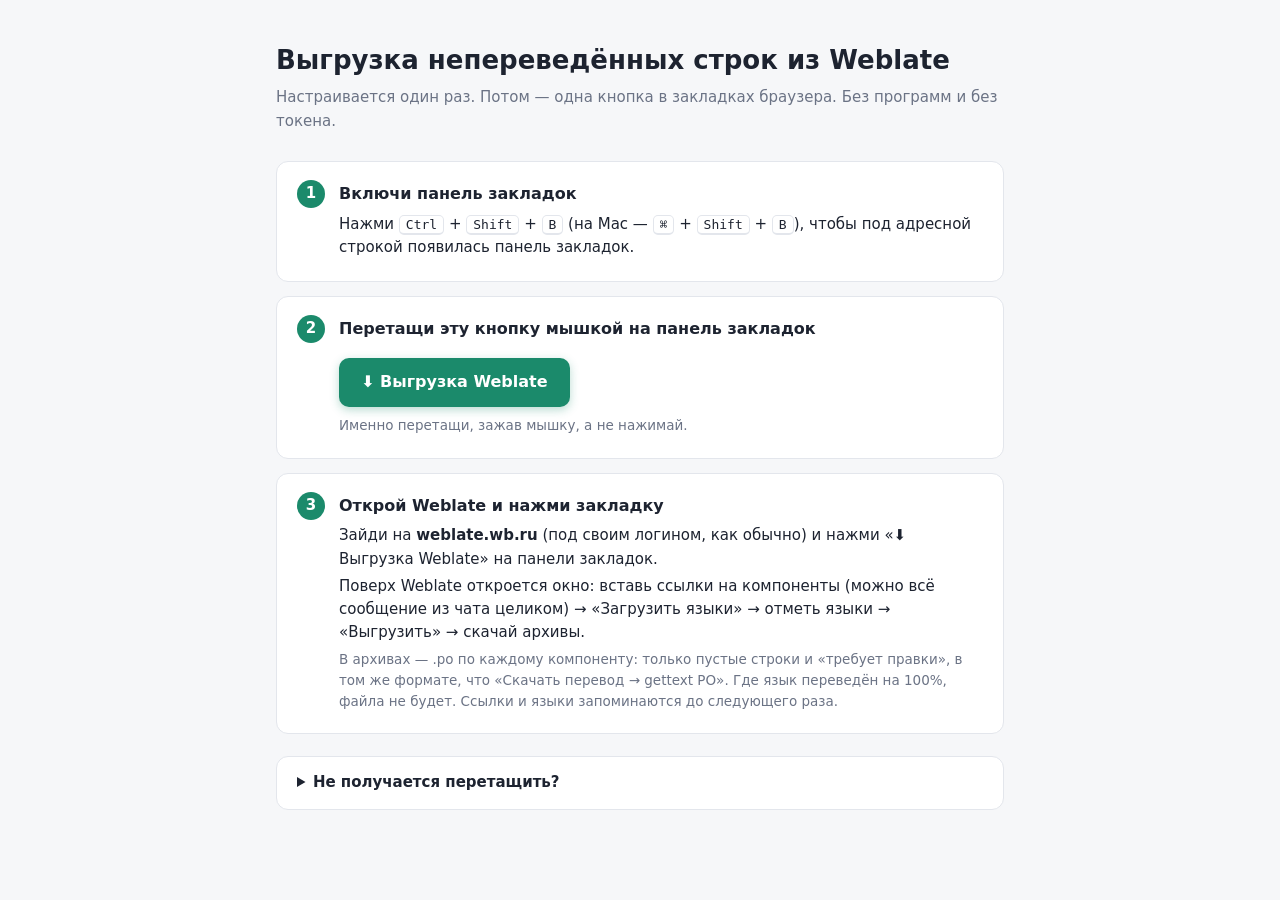
==== bookmarklet/index.template.html @ a9389dfd "Add index.html bookmarklet for one-click Weblate export A bookmarklet that runs on weblate.wb.ru usi" ====
<!doctype html>
<html lang="ru">
<head>
<meta charset="utf-8">
<meta name="viewport" content="width=device-width, initial-scale=1">
<title>Выгрузка из Weblate</title>
<!-- Сгенерировано bookmarklet/build.py из bookmarklet/index.template.html — правь шаблон, не этот файл. -->
<style>
  :root { --bg:#f6f7f9; --card:#fff; --text:#1d2330; --muted:#6b7385; --line:#e3e6ec; --accent:#1b8a6b; --accent-2:#e8f5f0; }
  * { box-sizing:border-box; }
  body { margin:0; background:var(--bg); color:var(--text); font:15px/1.55 system-ui,-apple-system,"Segoe UI",Roboto,sans-serif; }
  main { max-width:760px; margin:0 auto; padding:40px 16px 64px; }
  h1 { font-size:26px; margin:0 0 6px; }
  .sub { color:var(--muted); margin:0 0 28px; }
  .step { background:var(--card); border:1px solid var(--line); border-radius:12px; padding:18px 20px; margin-bottom:14px; display:flex; gap:14px; }
  .num { flex:none; width:28px; height:28px; border-radius:50%; background:var(--accent); color:#fff; display:grid; place-items:center; font-weight:700; }
  .step h2 { font-size:16px; margin:2px 0 6px; }
  .step p { margin:4px 0; }
  kbd { background:#fff; border:1px solid var(--line); border-bottom-width:2px; border-radius:5px; padding:1px 6px; font:13px ui-monospace,Consolas,monospace; }
  .bm { display:inline-block; margin:10px 0 4px; padding:12px 22px; border-radius:10px; background:var(--accent); color:#fff; font-weight:700;
        font-size:16px; text-decoration:none; cursor:grab; box-shadow:0 3px 10px rgba(27,138,107,.3); }
  .bm:active { cursor:grabbing; }
  .muted { color:var(--muted); font-size:13.5px; }
  .note { margin-top:10px; padding:10px 12px; border-radius:8px; background:var(--accent-2); color:#135e49; font-size:14px; display:none; }
  details { background:var(--card); border:1px solid var(--line); border-radius:12px; padding:14px 20px; margin-top:22px; }
  summary { cursor:pointer; font-weight:600; }
  button { font:inherit; border:0; border-radius:8px; padding:8px 16px; cursor:pointer; background:var(--accent); color:#fff; font-weight:600; }
  ol { padding-left:20px; } li { margin:4px 0; }
</style>
</head>
<body>
<main>
  <h1>Выгрузка непереведённых строк из Weblate</h1>
  <p class="sub">Настраивается один раз. Потом — одна кнопка в закладках браузера. Без программ и без токена.</p>

  <div class="step"><div class="num">1</div><div>
    <h2>Включи панель закладок</h2>
    <p>Нажми <kbd>Ctrl</kbd> + <kbd>Shift</kbd> + <kbd>B</kbd> (на Mac — <kbd>⌘</kbd> + <kbd>Shift</kbd> + <kbd>B</kbd>), чтобы под адресной строкой появилась панель закладок.</p>
  </div></div>

  <div class="step"><div class="num">2</div><div>
    <h2>Перетащи эту кнопку мышкой на панель закладок</h2>
    <a class="bm" id="bm" href="{{BOOKMARKLET}}">⬇ Выгрузка Weblate</a>
    <p class="muted">Именно перетащи, зажав мышку, а не нажимай.</p>
    <div class="note" id="note">Эту кнопку нужно не нажать, а <b>перетащить</b> на панель закладок. Потом нажимай её уже на странице Weblate.</div>
  </div></div>

  <div class="step"><div class="num">3</div><div>
    <h2>Открой Weblate и нажми закладку</h2>
    <p>Зайди на <b>weblate.wb.ru</b> (под своим логином, как обычно) и нажми «⬇ Выгрузка Weblate» на панели закладок.</p>
    <p>Поверх Weblate откроется окно: вставь ссылки на компоненты (можно всё сообщение из чата целиком) → «Загрузить языки» → отметь языки → «Выгрузить» → скачай архивы.</p>
    <p class="muted">В архивах — .po по каждому компоненту: только пустые строки и «требует правки», в том же формате, что «Скачать перевод → gettext PO». Где язык переведён на 100%, файла не будет. Ссылки и языки запоминаются до следующего раза.</p>
  </div></div>

  <details>
    <summary>Не получается перетащить?</summary>
    <ol>
      <li>Нажми кнопку ниже — код закладки скопируется.</li>
      <li>Нажми <kbd>Ctrl</kbd> + <kbd>D</kbd> (добавить закладку) → «Ещё» / «Изменить».</li>
      <li>Название: <b>Выгрузка Weblate</b>. В поле «URL» / «Адрес» удали всё и вставь скопированное (<kbd>Ctrl</kbd> + <kbd>V</kbd>). Сохрани.</li>
    </ol>
    <button id="copy">Скопировать код закладки</button> <span class="muted" id="copied"></span>
  </details>
</main>
<script>
  var bm = document.getElementById('bm');
  bm.addEventListener('click', function (e) {
    e.preventDefault();
    document.getElementById('note').style.display = 'block';
  });
  document.getElementById('copy').addEventListener('click', function () {
    var done = function () { document.getElementById('copied').textContent = 'Скопировано ✓'; };
    if (navigator.clipboard) navigator.clipboard.writeText(bm.href).then(done, fallback); else fallback();
    function fallback() {
      var t = document.createElement('textarea'); t.value = bm.href; document.body.appendChild(t);
      t.select(); document.execCommand('copy'); t.remove(); done();
    }
  });
</script>
</body>
</html>
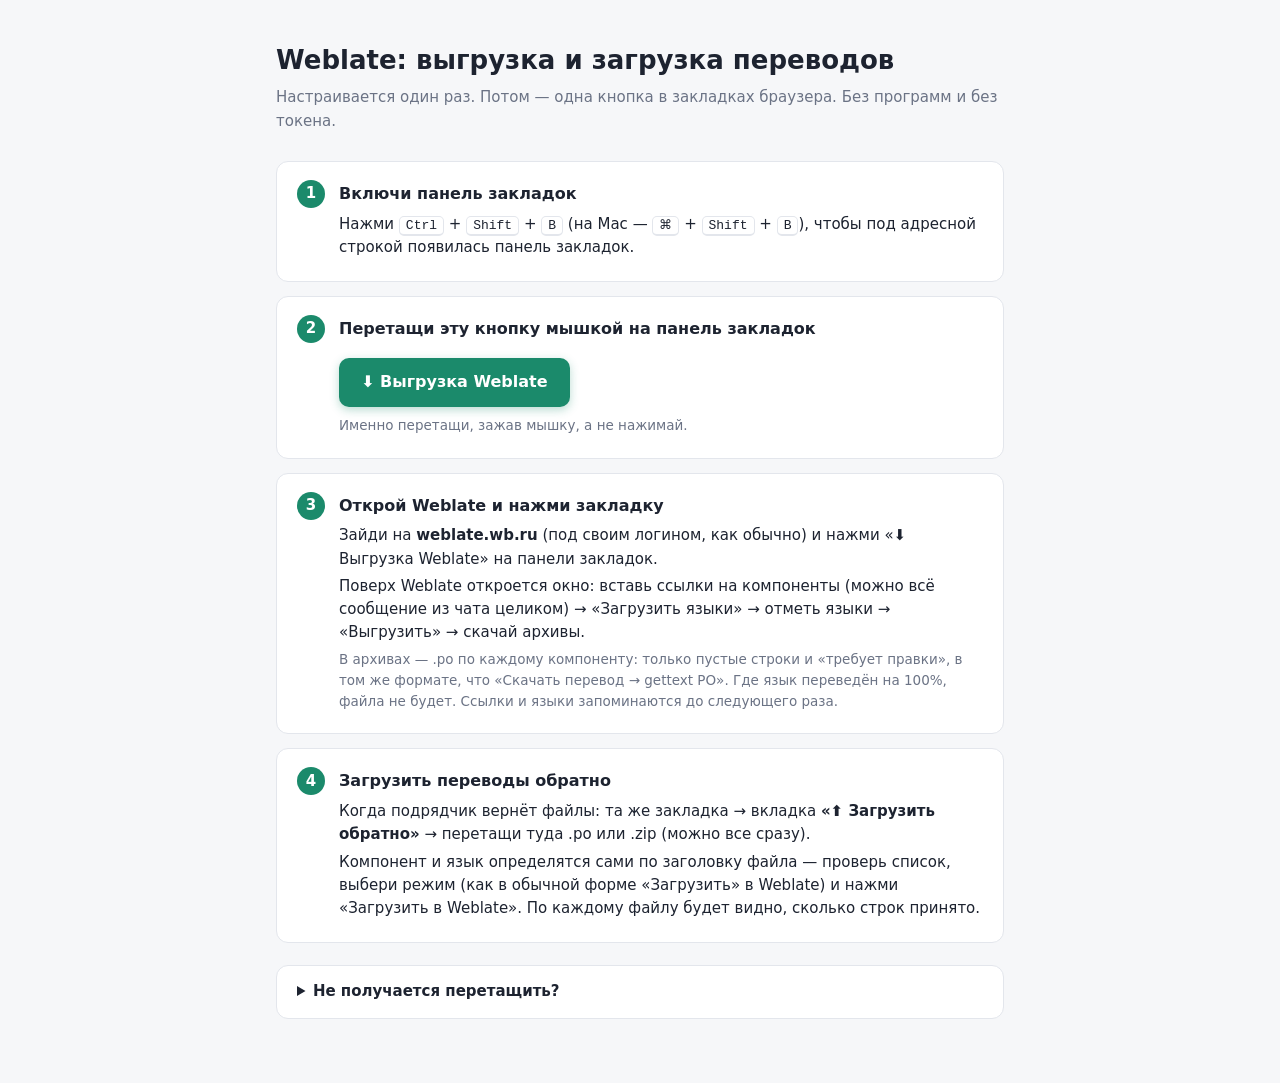
==== commit 22ad4f4d: "Bookmarklet: upload translated .po files back to Weblate New "Загрузить обратно" tab: drop any numbe" ====
--- a/bookmarklet/index.template.html
+++ b/bookmarklet/index.template.html
@@ -30,7 +30,7 @@
 </head>
 <body>
 <main>
-  <h1>Выгрузка непереведённых строк из Weblate</h1>
+  <h1>Weblate: выгрузка и загрузка переводов</h1>
   <p class="sub">Настраивается один раз. Потом — одна кнопка в закладках браузера. Без программ и без токена.</p>
 
   <div class="step"><div class="num">1</div><div>
@@ -50,6 +50,12 @@
     <p>Зайди на <b>weblate.wb.ru</b> (под своим логином, как обычно) и нажми «⬇ Выгрузка Weblate» на панели закладок.</p>
     <p>Поверх Weblate откроется окно: вставь ссылки на компоненты (можно всё сообщение из чата целиком) → «Загрузить языки» → отметь языки → «Выгрузить» → скачай архивы.</p>
     <p class="muted">В архивах — .po по каждому компоненту: только пустые строки и «требует правки», в том же формате, что «Скачать перевод → gettext PO». Где язык переведён на 100%, файла не будет. Ссылки и языки запоминаются до следующего раза.</p>
+  </div></div>
+
+  <div class="step"><div class="num">4</div><div>
+    <h2>Загрузить переводы обратно</h2>
+    <p>Когда подрядчик вернёт файлы: та же закладка → вкладка <b>«⬆ Загрузить обратно»</b> → перетащи туда .po или .zip (можно все сразу).</p>
+    <p>Компонент и язык определятся сами по заголовку файла — проверь список, выбери режим (как в обычной форме «Загрузить» в Weblate) и нажми «Загрузить в Weblate». По каждому файлу будет видно, сколько строк принято.</p>
   </div></div>
 
   <details>
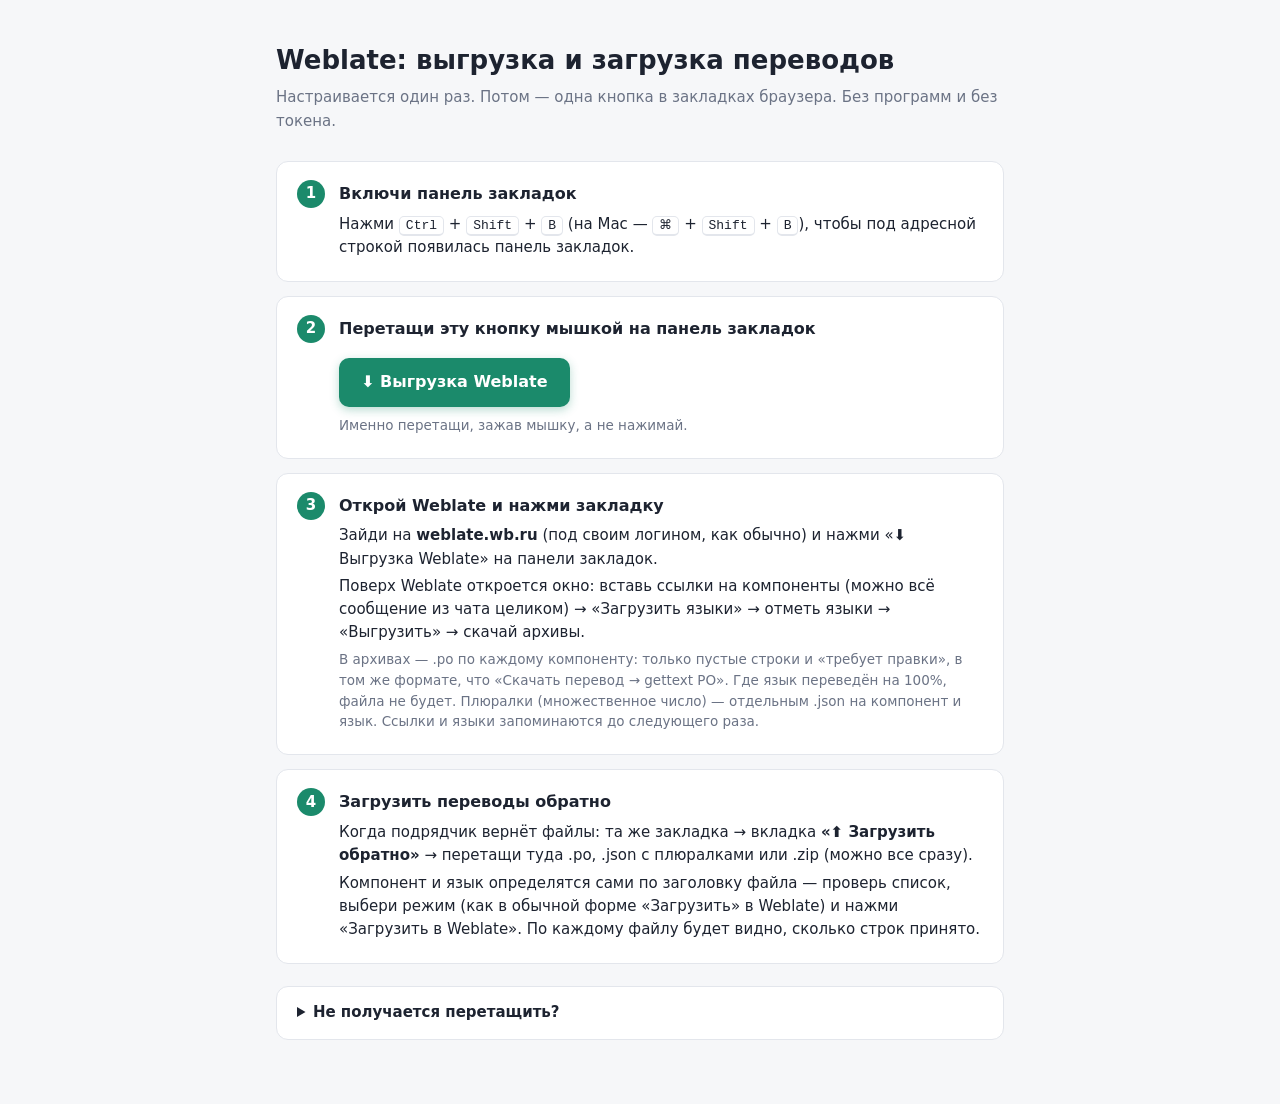
==== commit a0ebe707: "Export plurals as i18next JSON; accept JSON on upload Untranslated plural strings are fetched via th" ====
--- a/bookmarklet/index.template.html
+++ b/bookmarklet/index.template.html
@@ -49,12 +49,12 @@
     <h2>Открой Weblate и нажми закладку</h2>
     <p>Зайди на <b>weblate.wb.ru</b> (под своим логином, как обычно) и нажми «⬇ Выгрузка Weblate» на панели закладок.</p>
     <p>Поверх Weblate откроется окно: вставь ссылки на компоненты (можно всё сообщение из чата целиком) → «Загрузить языки» → отметь языки → «Выгрузить» → скачай архивы.</p>
-    <p class="muted">В архивах — .po по каждому компоненту: только пустые строки и «требует правки», в том же формате, что «Скачать перевод → gettext PO». Где язык переведён на 100%, файла не будет. Ссылки и языки запоминаются до следующего раза.</p>
+    <p class="muted">В архивах — .po по каждому компоненту: только пустые строки и «требует правки», в том же формате, что «Скачать перевод → gettext PO». Где язык переведён на 100%, файла не будет. Плюралки (множественное число) — отдельным .json на компонент и язык. Ссылки и языки запоминаются до следующего раза.</p>
   </div></div>
 
   <div class="step"><div class="num">4</div><div>
     <h2>Загрузить переводы обратно</h2>
-    <p>Когда подрядчик вернёт файлы: та же закладка → вкладка <b>«⬆ Загрузить обратно»</b> → перетащи туда .po или .zip (можно все сразу).</p>
+    <p>Когда подрядчик вернёт файлы: та же закладка → вкладка <b>«⬆ Загрузить обратно»</b> → перетащи туда .po, .json с плюралками или .zip (можно все сразу).</p>
     <p>Компонент и язык определятся сами по заголовку файла — проверь список, выбери режим (как в обычной форме «Загрузить» в Weblate) и нажми «Загрузить в Weblate». По каждому файлу будет видно, сколько строк принято.</p>
   </div></div>
 
